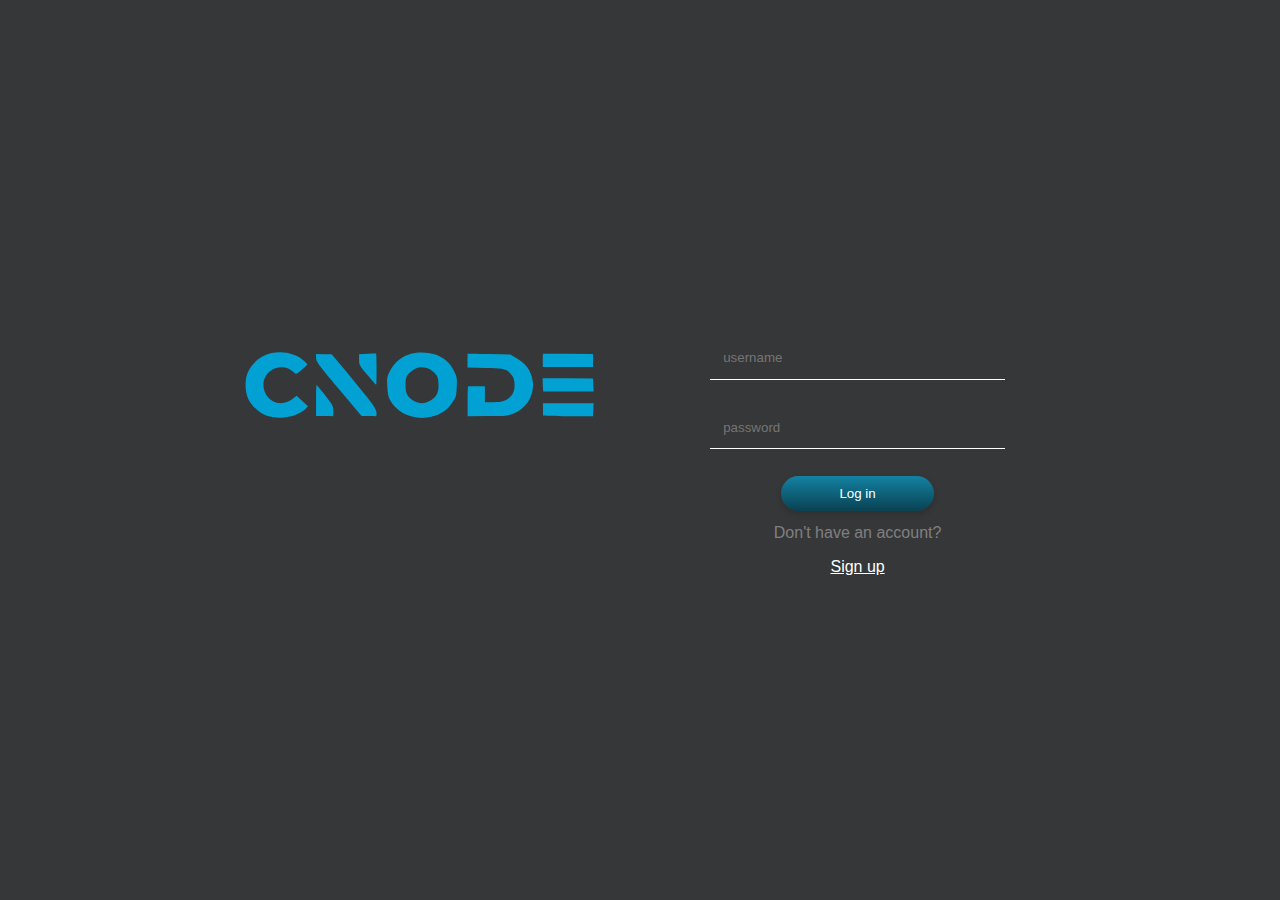
==== public/views/login.html @ d04705dc "Update login and registration views" ====
<!doctype html>
<html>
<head>
    <meta charset="utf-8" />
    <meta name="viewport" content="width=device-width, initial-scale=1.0" />
    <title>CNode</title>
    <meta name="description" content="WdPAI project">
    <meta name="keywords" content="code programming team crew">
    <link rel="stylesheet" href="../css/style.css" />
</head>
<body>
    <div class="container">
        <div class="logo">
            <img src="../img/logo.svg">
        </div>
        <div class="login-container">
            <form>
                <input name="username" type="text" placeholder="username">
                <input name="password" type="password" placeholder="password">
                <button>Log in</button>
                <p>Don't have an account?</p>
                <a href="./signup.html">Sign up</a>
            </form>
        </div>
    </div>
</body>
</html>
---- public/css/style.css ----
@font-face {
  font-family: 'Lato';
  src: url("https://fonts.googleapis.com/css2?family=Lato:wght@400;900&display=swap");
}

.container {
  width: 100vw;
  height: 100vh;
  display: -webkit-box;
  display: -ms-flexbox;
  display: flex;
  -webkit-box-orient: horizontal;
  -webkit-box-direction: normal;
      -ms-flex-direction: row;
          flex-direction: row;
  -webkit-box-pack: center;
      -ms-flex-pack: center;
          justify-content: center;
  -webkit-box-align: center;
      -ms-flex-align: center;
          align-items: center;
}

.container .logo {
  width: 30%;
  margin-bottom: 10%;
  margin-right: 4%;
}

.container .logo img {
  width: 100%;
}

.container .login-container {
  width: 30%;
}

.container .login-container form {
  display: -webkit-box;
  display: -ms-flexbox;
  display: flex;
  -webkit-box-orient: vertical;
  -webkit-box-direction: normal;
      -ms-flex-direction: column;
          flex-direction: column;
  -webkit-box-pack: center;
      -ms-flex-pack: center;
          justify-content: center;
  -webkit-box-align: center;
      -ms-flex-align: center;
          align-items: center;
  height: 30vh;
}

.container .login-container button {
  background: transparent -webkit-gradient(linear, left top, left bottom, from(#1382A3), to(#0A4152)) 0% 0% no-repeat padding-box;
  background: transparent linear-gradient(180deg, #1382A3 0%, #0A4152 100%) 0% 0% no-repeat padding-box;
  -webkit-box-shadow: 0px 3px 6px #00000029;
          box-shadow: 0px 3px 6px #00000029;
  border-radius: 26px;
  width: 40%;
  border: none;
  color: white;
  margin: 1em;
  line-height: 2.5em;
}

.container .login-container input {
  background-color: transparent;
  border: none;
  border-bottom: 1px solid white;
  padding: 1em;
  margin: 1em;
  width: 70%;
}

.container .login-container p {
  margin: 0;
  margin-bottom: 1em;
  color: grey;
}

.container .login-container a {
  color: white;
  text-decoration: underline;
}

body {
  margin: 0;
  padding: 0;
  background-color: #363738;
  font-family: 'Lato', sans-serif;
}
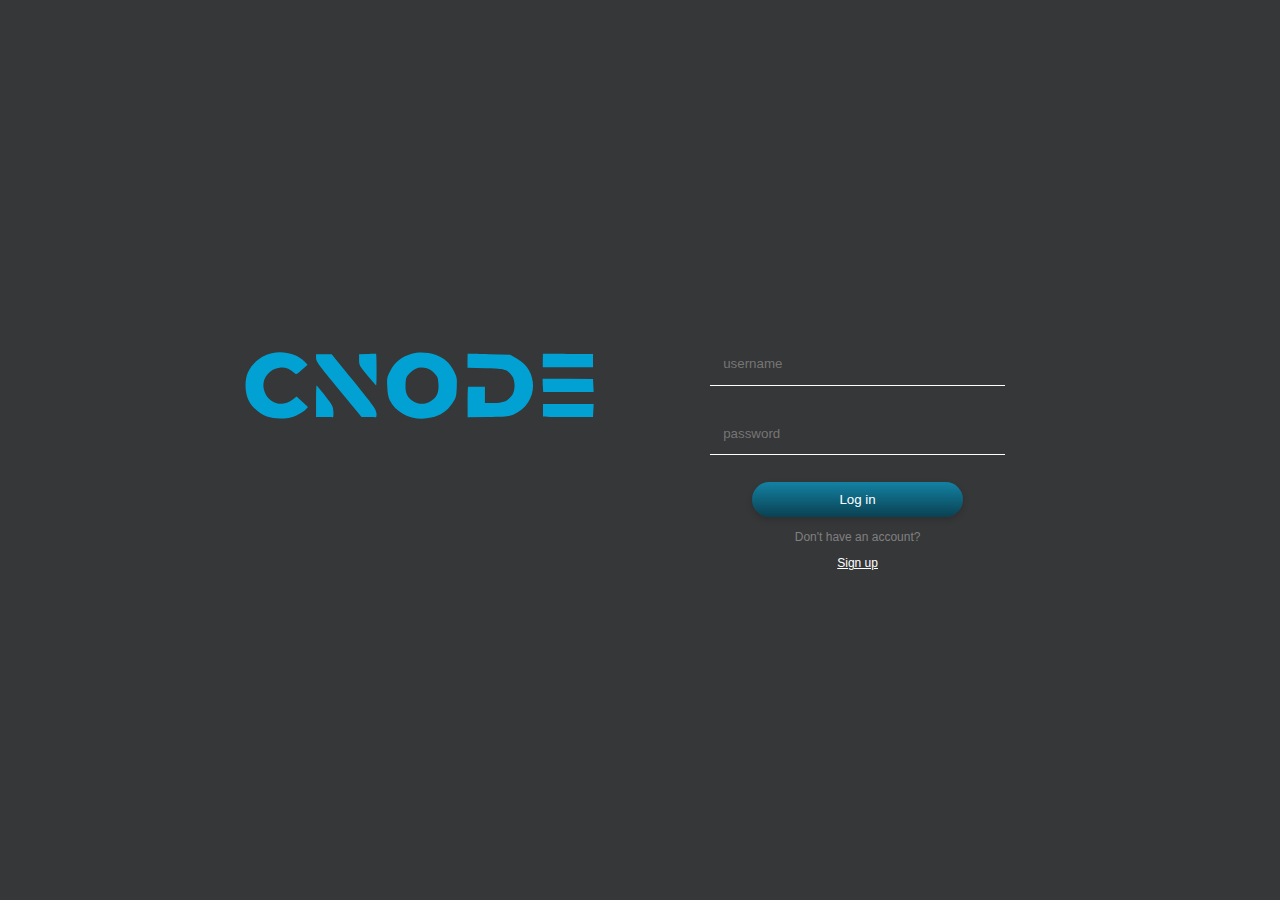
==== commit ca75a578: "Add responsiveness to login and registration pages" ====
--- a/public/views/login.html
+++ b/public/views/login.html
@@ -11,7 +11,7 @@
 <body>
     <div class="container">
         <div class="logo">
-            <img src="../img/logo.svg">
+            <img src="../img/logo.svg" alt="logo">
         </div>
         <div class="login-container">
             <form>
--- a/public/css/style.css
+++ b/public/css/style.css
@@ -49,7 +49,7 @@
   -webkit-box-align: center;
       -ms-flex-align: center;
           align-items: center;
-  height: 30vh;
+  height: auto;
 }
 
 .container .login-container button {
@@ -58,7 +58,7 @@
   -webkit-box-shadow: 0px 3px 6px #00000029;
           box-shadow: 0px 3px 6px #00000029;
   border-radius: 26px;
-  width: 40%;
+  width: 55%;
   border: none;
   color: white;
   margin: 1em;
@@ -78,6 +78,7 @@
   margin: 0;
   margin-bottom: 1em;
   color: grey;
+  font-size: 12px;
 }
 
 .container .login-container a {
@@ -85,9 +86,57 @@
   text-decoration: underline;
 }
 
+@media only screen and (max-device-width: 420px) {
+  .container {
+    width: 100vw;
+    height: 100vh;
+    display: -webkit-box;
+    display: -ms-flexbox;
+    display: flex;
+    -webkit-box-orient: vertical;
+    -webkit-box-direction: normal;
+        -ms-flex-direction: column;
+            flex-direction: column;
+    -webkit-box-pack: center;
+        -ms-flex-pack: center;
+            justify-content: center;
+    -webkit-box-align: center;
+        -ms-flex-align: center;
+            align-items: center;
+  }
+  .container .logo {
+    width: 80%;
+    margin: 0;
+    margin-bottom: 3vh;
+  }
+  .container .logo img {
+    width: 100%;
+  }
+  .container .login-container {
+    width: 100%;
+  }
+  .container .login-container form {
+    display: -webkit-box;
+    display: -ms-flexbox;
+    display: flex;
+    -webkit-box-orient: vertical;
+    -webkit-box-direction: normal;
+        -ms-flex-direction: column;
+            flex-direction: column;
+    -webkit-box-pack: center;
+        -ms-flex-pack: center;
+            justify-content: center;
+    -webkit-box-align: center;
+        -ms-flex-align: center;
+            align-items: center;
+    height: auto;
+  }
+}
+
 body {
   margin: 0;
   padding: 0;
   background-color: #363738;
   font-family: 'Lato', sans-serif;
+  font-size: 12px;
 }
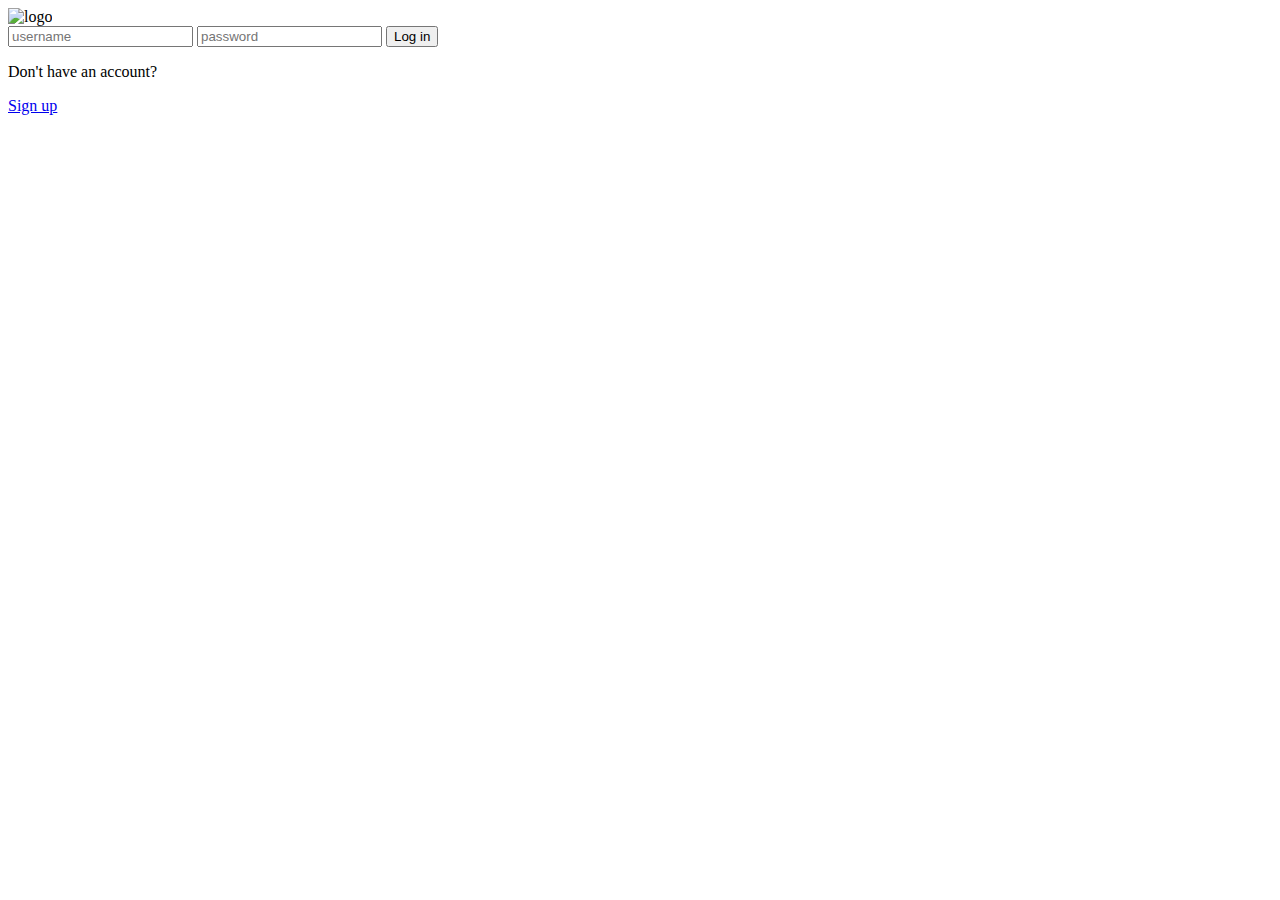
==== commit d005e858: "php routing" ====
--- a/public/views/login.html
+++ b/public/views/login.html
@@ -6,12 +6,12 @@
     <title>CNode</title>
     <meta name="description" content="WdPAI project">
     <meta name="keywords" content="code programming team crew">
-    <link rel="stylesheet" href="../css/style.css" />
+    <link rel="stylesheet" href="public/css/style.css" />
 </head>
 <body>
     <div class="container">
         <div class="logo">
-            <img src="../img/logo.svg" alt="logo">
+            <img src="public/img/logo.svg" alt="logo">
         </div>
         <div class="login-container">
             <form>
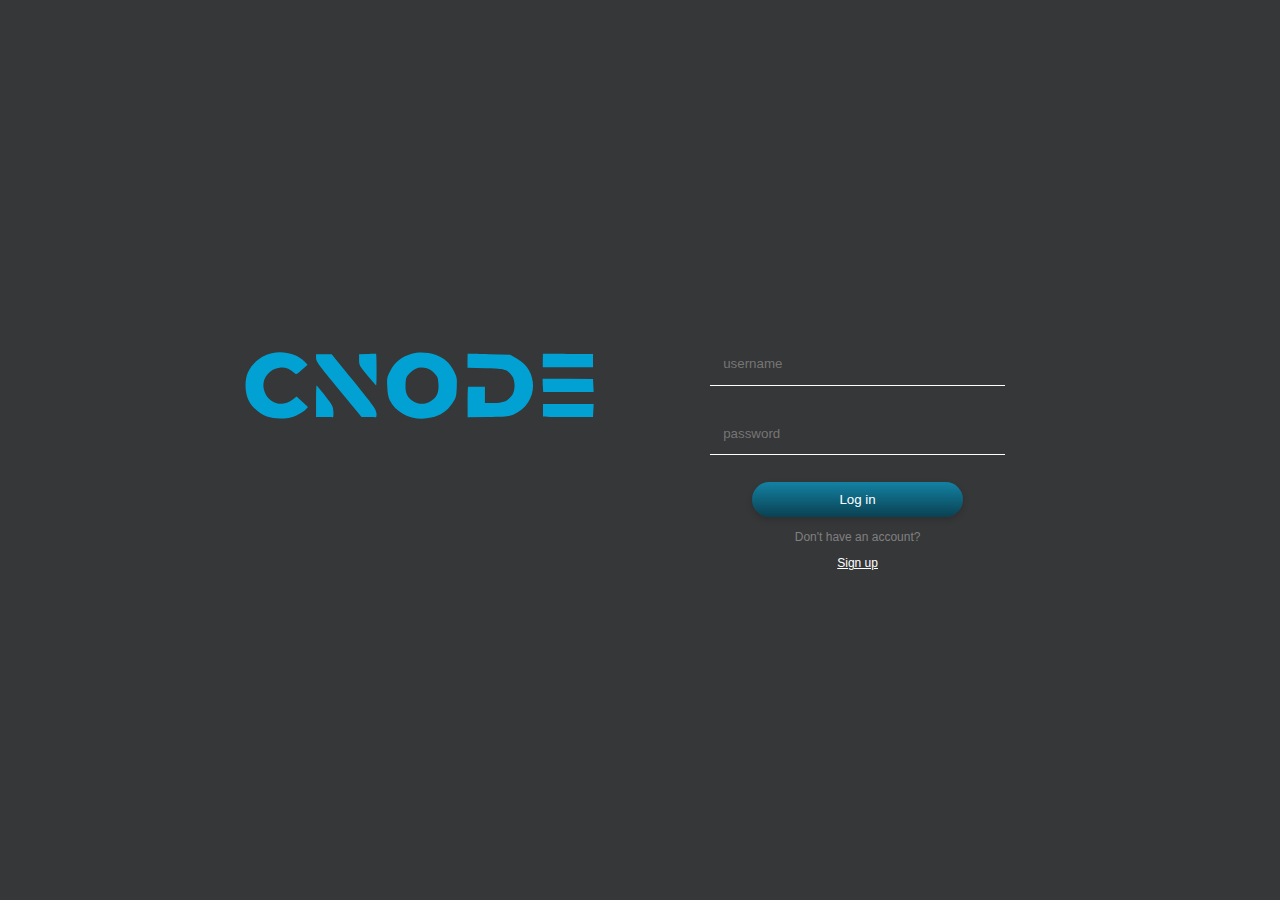
==== commit 0023290f: "Change paths to use live server again" ====
--- a/public/views/login.html
+++ b/public/views/login.html
@@ -6,12 +6,12 @@
     <title>CNode</title>
     <meta name="description" content="WdPAI project">
     <meta name="keywords" content="code programming team crew">
-    <link rel="stylesheet" href="public/css/style.css" />
+    <link rel="stylesheet" href="../css/style.css" />
 </head>
 <body>
     <div class="container">
         <div class="logo">
-            <img src="public/img/logo.svg" alt="logo">
+            <img src="../img/logo.svg" alt="logo">
         </div>
         <div class="login-container">
             <form>
--- a/public/css/style.css
+++ b/public/css/style.css
@@ -0,0 +1,282 @@
+@font-face {
+  font-family: 'Lato';
+  src: url("https://fonts.googleapis.com/css2?family=Lato:wght@400;900&display=swap");
+}
+
+.container {
+  width: 100vw;
+  height: 100vh;
+  display: -webkit-box;
+  display: -ms-flexbox;
+  display: flex;
+  -webkit-box-orient: horizontal;
+  -webkit-box-direction: normal;
+      -ms-flex-direction: row;
+          flex-direction: row;
+  -webkit-box-pack: center;
+      -ms-flex-pack: center;
+          justify-content: center;
+  -webkit-box-align: center;
+      -ms-flex-align: center;
+          align-items: center;
+}
+
+.container .logo {
+  width: 30%;
+  margin-bottom: 10%;
+  margin-right: 4%;
+}
+
+.container .logo img {
+  width: 100%;
+}
+
+.container .login-container {
+  width: 30%;
+}
+
+.container .login-container form {
+  display: -webkit-box;
+  display: -ms-flexbox;
+  display: flex;
+  -webkit-box-orient: vertical;
+  -webkit-box-direction: normal;
+      -ms-flex-direction: column;
+          flex-direction: column;
+  -webkit-box-pack: center;
+      -ms-flex-pack: center;
+          justify-content: center;
+  -webkit-box-align: center;
+      -ms-flex-align: center;
+          align-items: center;
+  height: auto;
+}
+
+.container .login-container button {
+  background: transparent -webkit-gradient(linear, left top, left bottom, from(#1382A3), to(#0A4152)) 0% 0% no-repeat padding-box;
+  background: transparent linear-gradient(180deg, #1382A3 0%, #0A4152 100%) 0% 0% no-repeat padding-box;
+  -webkit-box-shadow: 0px 3px 6px #00000029;
+          box-shadow: 0px 3px 6px #00000029;
+  border-radius: 26px;
+  width: 55%;
+  border: none;
+  color: white;
+  margin: 1em;
+  line-height: 2.5em;
+}
+
+.container .login-container input {
+  background-color: transparent;
+  border: none;
+  border-bottom: 1px solid white;
+  padding: 1em;
+  margin: 1em;
+  width: 70%;
+}
+
+.container .login-container p {
+  margin: 0;
+  margin-bottom: 1em;
+  color: grey;
+  font-size: 12px;
+}
+
+.container .login-container a {
+  color: white;
+  text-decoration: underline;
+}
+
+@media only screen and (max-device-width: 420px) {
+  .container {
+    width: 100vw;
+    height: 100vh;
+    display: -webkit-box;
+    display: -ms-flexbox;
+    display: flex;
+    -webkit-box-orient: vertical;
+    -webkit-box-direction: normal;
+        -ms-flex-direction: column;
+            flex-direction: column;
+    -webkit-box-pack: center;
+        -ms-flex-pack: center;
+            justify-content: center;
+    -webkit-box-align: center;
+        -ms-flex-align: center;
+            align-items: center;
+  }
+  .container .logo {
+    width: 80%;
+    margin: 0;
+    margin-bottom: 3vh;
+  }
+  .container .logo img {
+    width: 100%;
+  }
+  .container .login-container {
+    width: 100%;
+  }
+  .container .login-container form {
+    display: -webkit-box;
+    display: -ms-flexbox;
+    display: flex;
+    -webkit-box-orient: vertical;
+    -webkit-box-direction: normal;
+        -ms-flex-direction: column;
+            flex-direction: column;
+    -webkit-box-pack: center;
+        -ms-flex-pack: center;
+            justify-content: center;
+    -webkit-box-align: center;
+        -ms-flex-align: center;
+            align-items: center;
+    height: auto;
+  }
+}
+
+body {
+  -webkit-box-sizing: border-box;
+          box-sizing: border-box;
+  margin: 0;
+  padding: 0;
+  background-color: #363738;
+  font-family: 'Lato', sans-serif;
+  font-size: 12px;
+  font-weight: normal;
+  color: white;
+}
+
+.main-container {
+  width: 1000px;
+  margin: 0 auto;
+}
+
+@media only screen and (max-device-width: 1000px) {
+  .main-container {
+    background-color: red;
+  }
+}
+
+.flex-center {
+  display: -webkit-box;
+  display: -ms-flexbox;
+  display: flex;
+  -webkit-box-align: center;
+      -ms-flex-align: center;
+          align-items: center;
+  -webkit-box-pack: center;
+      -ms-flex-pack: center;
+          justify-content: center;
+}
+
+.input-field {
+  -webkit-box-shadow: 0px 3px 6px #00000029;
+          box-shadow: 0px 3px 6px #00000029;
+  border-radius: 2em;
+  line-height: 2.5em;
+}
+
+.button {
+  border: none;
+  color: white;
+  font-size: 1.3em;
+  cursor: pointer;
+}
+
+.bt-blue {
+  background: transparent -webkit-gradient(linear, left top, left bottom, from(#1382A3), to(#0A4152)) 0% 0% no-repeat padding-box;
+  background: transparent linear-gradient(180deg, #1382A3 0%, #0A4152 100%) 0% 0% no-repeat padding-box;
+}
+
+.bt-green {
+  background: transparent -webkit-gradient(linear, left top, left bottom, from(#1382A3), color-stop(0%, #02D52C), color-stop(84%, #086349), color-stop(100%, #09594C), to(#0A4152)) 0% 0% no-repeat padding-box;
+  background: transparent linear-gradient(180deg, #1382A3 0%, #02D52C 0%, #086349 84%, #09594C 100%, #0A4152 100%) 0% 0% no-repeat padding-box;
+}
+
+.search-form > input {
+  font-size: 1.2em;
+  margin: 0;
+  -webkit-box-sizing: border-box;
+          box-sizing: border-box;
+  text-indent: 1em;
+}
+
+.list {
+  margin: 0;
+  padding: 0;
+  list-style-type: none;
+}
+
+.list li {
+  padding: 0;
+  margin: 0;
+}
+
+.list li a {
+  text-decoration: none;
+}
+
+.main-navbar {
+  width: 100vw;
+  height: 4em;
+  background-color: #2D2E2E;
+  -webkit-box-shadow: 0px 3px 6px #00000029;
+          box-shadow: 0px 3px 6px #00000029;
+}
+
+.main-navbar .logo {
+  height: 80%;
+  margin-right: 4em;
+  margin-left: 3.5em;
+}
+
+.main-navbar .nav-container {
+  width: 100%;
+  -webkit-box-pack: justify;
+      -ms-flex-pack: justify;
+          justify-content: space-between;
+  font-size: 1.6em;
+  color: white;
+}
+
+.main-navbar .nav-container ul li {
+  display: inline-block;
+  margin-right: 31px;
+}
+
+.main-navbar .nav-container ul li a {
+  -webkit-transition: color 0.3s;
+  transition: color 0.3s;
+}
+
+.main-navbar .nav-container ul li a:visited, .main-navbar .nav-container ul li a:link {
+  color: white;
+}
+
+.main-navbar .nav-container ul li a:hover {
+  color: grey;
+}
+
+.main-navbar .nav-container .right-side-icons {
+  margin-right: 1.5em;
+}
+
+.main-navbar .nav-container .right-side-icons i {
+  margin-left: 1em;
+}
+
+.data-input {
+  background-color: transparent;
+  border: none;
+  border-bottom: 1px solid white;
+  font-size: 1.2em;
+  margin: 0;
+  -webkit-box-sizing: border-box;
+          box-sizing: border-box;
+  text-indent: 1em;
+}
+
+@media only screen and (max-device-width: 800px) {
+  .main-navbar .nav-container {
+    display: none;
+  }
+}
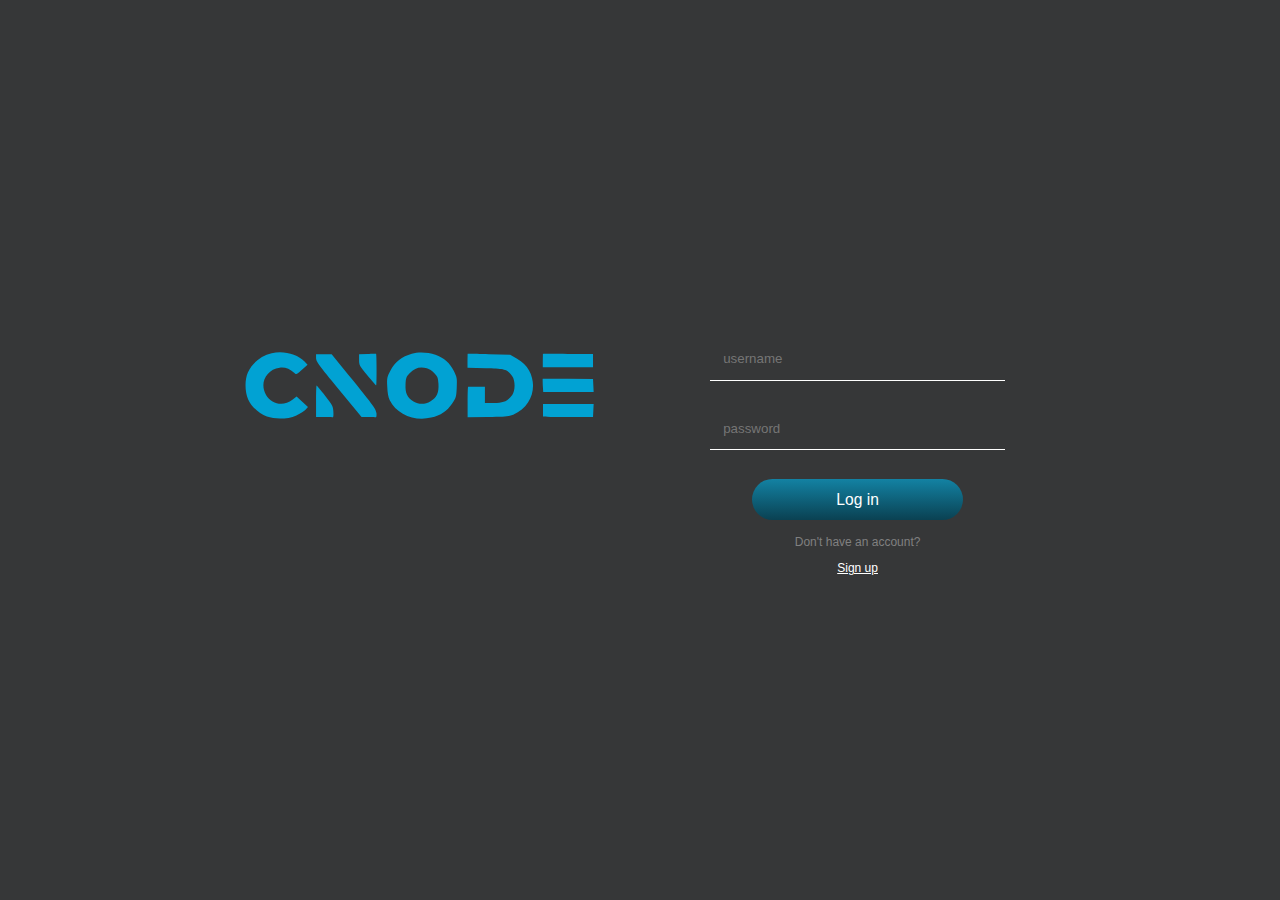
==== commit a5ba7139: "Update styles for login and signup view" ====
--- a/public/views/login.html
+++ b/public/views/login.html
@@ -1,5 +1,6 @@
 <!doctype html>
 <html>
+
 <head>
     <meta charset="utf-8" />
     <meta name="viewport" content="width=device-width, initial-scale=1.0" />
@@ -7,7 +8,9 @@
     <meta name="description" content="WdPAI project">
     <meta name="keywords" content="code programming team crew">
     <link rel="stylesheet" href="../css/style.css" />
+    <link rel="stylesheet" href="../css/login.css" />
 </head>
+
 <body>
     <div class="container">
         <div class="logo">
@@ -15,13 +18,15 @@
         </div>
         <div class="login-container">
             <form>
-                <input name="username" type="text" placeholder="username">
-                <input name="password" type="password" placeholder="password">
-                <button>Log in</button>
+                <input class="input-field-line-under input-login" name="username" type="text" placeholder="username">
+                <input class="input-field-line-under input-login" name="password" type="password"
+                    placeholder="password">
+                <button class="button input-field-round bt-blue button-login">Log in</button>
                 <p>Don't have an account?</p>
                 <a href="./signup.html">Sign up</a>
             </form>
         </div>
     </div>
 </body>
+
 </html>--- a/public/css/style.css
+++ b/public/css/style.css
@@ -1,136 +1,6 @@
 @font-face {
   font-family: 'Lato';
   src: url("https://fonts.googleapis.com/css2?family=Lato:wght@400;900&display=swap");
-}
-
-.container {
-  width: 100vw;
-  height: 100vh;
-  display: -webkit-box;
-  display: -ms-flexbox;
-  display: flex;
-  -webkit-box-orient: horizontal;
-  -webkit-box-direction: normal;
-      -ms-flex-direction: row;
-          flex-direction: row;
-  -webkit-box-pack: center;
-      -ms-flex-pack: center;
-          justify-content: center;
-  -webkit-box-align: center;
-      -ms-flex-align: center;
-          align-items: center;
-}
-
-.container .logo {
-  width: 30%;
-  margin-bottom: 10%;
-  margin-right: 4%;
-}
-
-.container .logo img {
-  width: 100%;
-}
-
-.container .login-container {
-  width: 30%;
-}
-
-.container .login-container form {
-  display: -webkit-box;
-  display: -ms-flexbox;
-  display: flex;
-  -webkit-box-orient: vertical;
-  -webkit-box-direction: normal;
-      -ms-flex-direction: column;
-          flex-direction: column;
-  -webkit-box-pack: center;
-      -ms-flex-pack: center;
-          justify-content: center;
-  -webkit-box-align: center;
-      -ms-flex-align: center;
-          align-items: center;
-  height: auto;
-}
-
-.container .login-container button {
-  background: transparent -webkit-gradient(linear, left top, left bottom, from(#1382A3), to(#0A4152)) 0% 0% no-repeat padding-box;
-  background: transparent linear-gradient(180deg, #1382A3 0%, #0A4152 100%) 0% 0% no-repeat padding-box;
-  -webkit-box-shadow: 0px 3px 6px #00000029;
-          box-shadow: 0px 3px 6px #00000029;
-  border-radius: 26px;
-  width: 55%;
-  border: none;
-  color: white;
-  margin: 1em;
-  line-height: 2.5em;
-}
-
-.container .login-container input {
-  background-color: transparent;
-  border: none;
-  border-bottom: 1px solid white;
-  padding: 1em;
-  margin: 1em;
-  width: 70%;
-}
-
-.container .login-container p {
-  margin: 0;
-  margin-bottom: 1em;
-  color: grey;
-  font-size: 12px;
-}
-
-.container .login-container a {
-  color: white;
-  text-decoration: underline;
-}
-
-@media only screen and (max-device-width: 420px) {
-  .container {
-    width: 100vw;
-    height: 100vh;
-    display: -webkit-box;
-    display: -ms-flexbox;
-    display: flex;
-    -webkit-box-orient: vertical;
-    -webkit-box-direction: normal;
-        -ms-flex-direction: column;
-            flex-direction: column;
-    -webkit-box-pack: center;
-        -ms-flex-pack: center;
-            justify-content: center;
-    -webkit-box-align: center;
-        -ms-flex-align: center;
-            align-items: center;
-  }
-  .container .logo {
-    width: 80%;
-    margin: 0;
-    margin-bottom: 3vh;
-  }
-  .container .logo img {
-    width: 100%;
-  }
-  .container .login-container {
-    width: 100%;
-  }
-  .container .login-container form {
-    display: -webkit-box;
-    display: -ms-flexbox;
-    display: flex;
-    -webkit-box-orient: vertical;
-    -webkit-box-direction: normal;
-        -ms-flex-direction: column;
-            flex-direction: column;
-    -webkit-box-pack: center;
-        -ms-flex-pack: center;
-            justify-content: center;
-    -webkit-box-align: center;
-        -ms-flex-align: center;
-            align-items: center;
-    height: auto;
-  }
 }
 
 body {
@@ -139,7 +9,7 @@
   margin: 0;
   padding: 0;
   background-color: #363738;
-  font-family: 'Lato', sans-serif;
+  font-family: "Lato", sans-serif;
   font-size: 12px;
   font-weight: normal;
   color: white;
@@ -168,11 +38,18 @@
           justify-content: center;
 }
 
-.input-field {
-  -webkit-box-shadow: 0px 3px 6px #00000029;
-          box-shadow: 0px 3px 6px #00000029;
+.input-field-round {
+  -webkit-box-shadow: shadow;
+          box-shadow: shadow;
   border-radius: 2em;
   line-height: 2.5em;
+}
+
+.input-field-line-under {
+  background-color: transparent;
+  border: none;
+  border-bottom: 1px solid white;
+  padding: 1em;
 }
 
 .button {
--- a/public/css/login.css
+++ b/public/css/login.css
@@ -0,0 +1,117 @@
+.container {
+  width: 100vw;
+  height: 100vh;
+  display: -webkit-box;
+  display: -ms-flexbox;
+  display: flex;
+  -webkit-box-orient: horizontal;
+  -webkit-box-direction: normal;
+      -ms-flex-direction: row;
+          flex-direction: row;
+  -webkit-box-pack: center;
+      -ms-flex-pack: center;
+          justify-content: center;
+  -webkit-box-align: center;
+      -ms-flex-align: center;
+          align-items: center;
+}
+
+.container .logo {
+  width: 30%;
+  margin-bottom: 10%;
+  margin-right: 4%;
+}
+
+.container .logo img {
+  width: 100%;
+}
+
+.container .login-container {
+  width: 30%;
+}
+
+.container .login-container form {
+  display: -webkit-box;
+  display: -ms-flexbox;
+  display: flex;
+  -webkit-box-orient: vertical;
+  -webkit-box-direction: normal;
+      -ms-flex-direction: column;
+          flex-direction: column;
+  -webkit-box-pack: center;
+      -ms-flex-pack: center;
+          justify-content: center;
+  -webkit-box-align: center;
+      -ms-flex-align: center;
+          align-items: center;
+  height: auto;
+}
+
+.container .login-container .button-login {
+  width: 55%;
+  margin: 1em;
+}
+
+.container .login-container .input-login {
+  width: 70%;
+  margin: 1em;
+}
+
+.container .login-container p {
+  margin: 0;
+  margin-bottom: 1em;
+  color: grey;
+  font-size: 12px;
+}
+
+.container .login-container a {
+  color: white;
+  text-decoration: underline;
+}
+
+@media only screen and (max-device-width: 420px) {
+  .container {
+    width: 100vw;
+    height: 100vh;
+    display: -webkit-box;
+    display: -ms-flexbox;
+    display: flex;
+    -webkit-box-orient: vertical;
+    -webkit-box-direction: normal;
+        -ms-flex-direction: column;
+            flex-direction: column;
+    -webkit-box-pack: center;
+        -ms-flex-pack: center;
+            justify-content: center;
+    -webkit-box-align: center;
+        -ms-flex-align: center;
+            align-items: center;
+  }
+  .container .logo {
+    width: 80%;
+    margin: 0;
+    margin-bottom: 3vh;
+  }
+  .container .logo img {
+    width: 100%;
+  }
+  .container .login-container {
+    width: 100%;
+  }
+  .container .login-container form {
+    display: -webkit-box;
+    display: -ms-flexbox;
+    display: flex;
+    -webkit-box-orient: vertical;
+    -webkit-box-direction: normal;
+        -ms-flex-direction: column;
+            flex-direction: column;
+    -webkit-box-pack: center;
+        -ms-flex-pack: center;
+            justify-content: center;
+    -webkit-box-align: center;
+        -ms-flex-align: center;
+            align-items: center;
+    height: auto;
+  }
+}
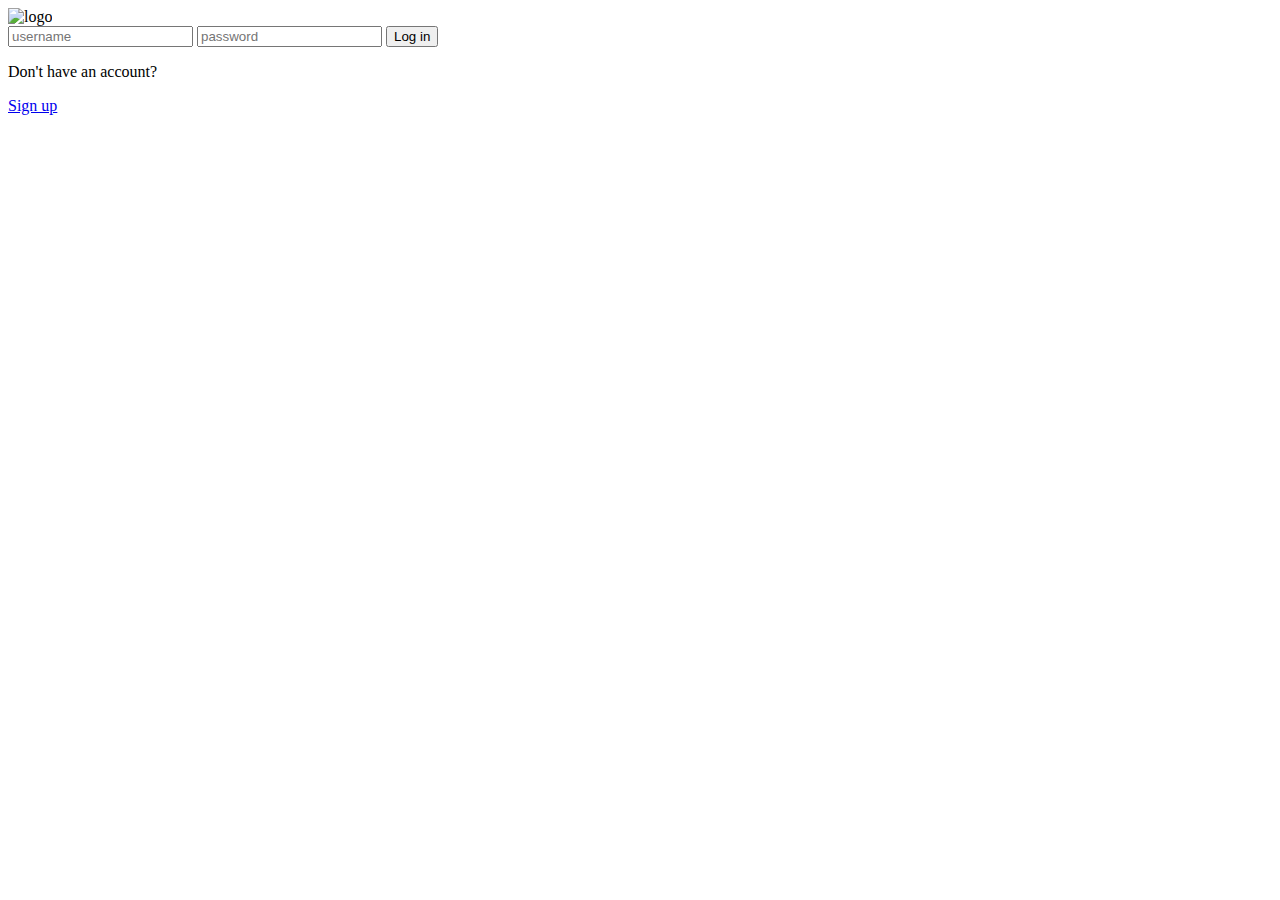
==== commit dc26c8b9: "Update paths to files" ====
--- a/public/views/login.html
+++ b/public/views/login.html
@@ -7,14 +7,14 @@
     <title>CNode</title>
     <meta name="description" content="WdPAI project">
     <meta name="keywords" content="code programming team crew">
-    <link rel="stylesheet" href="../css/style.css" />
-    <link rel="stylesheet" href="../css/login.css" />
+    <link rel="stylesheet" href="public/css/style.css" />
+    <link rel="stylesheet" href="public/css/login.css" />
 </head>
 
 <body>
     <div class="container">
         <div class="logo">
-            <img src="../img/logo.svg" alt="logo">
+            <img src="public/img/logo.svg" alt="logo">
         </div>
         <div class="login-container">
             <form>
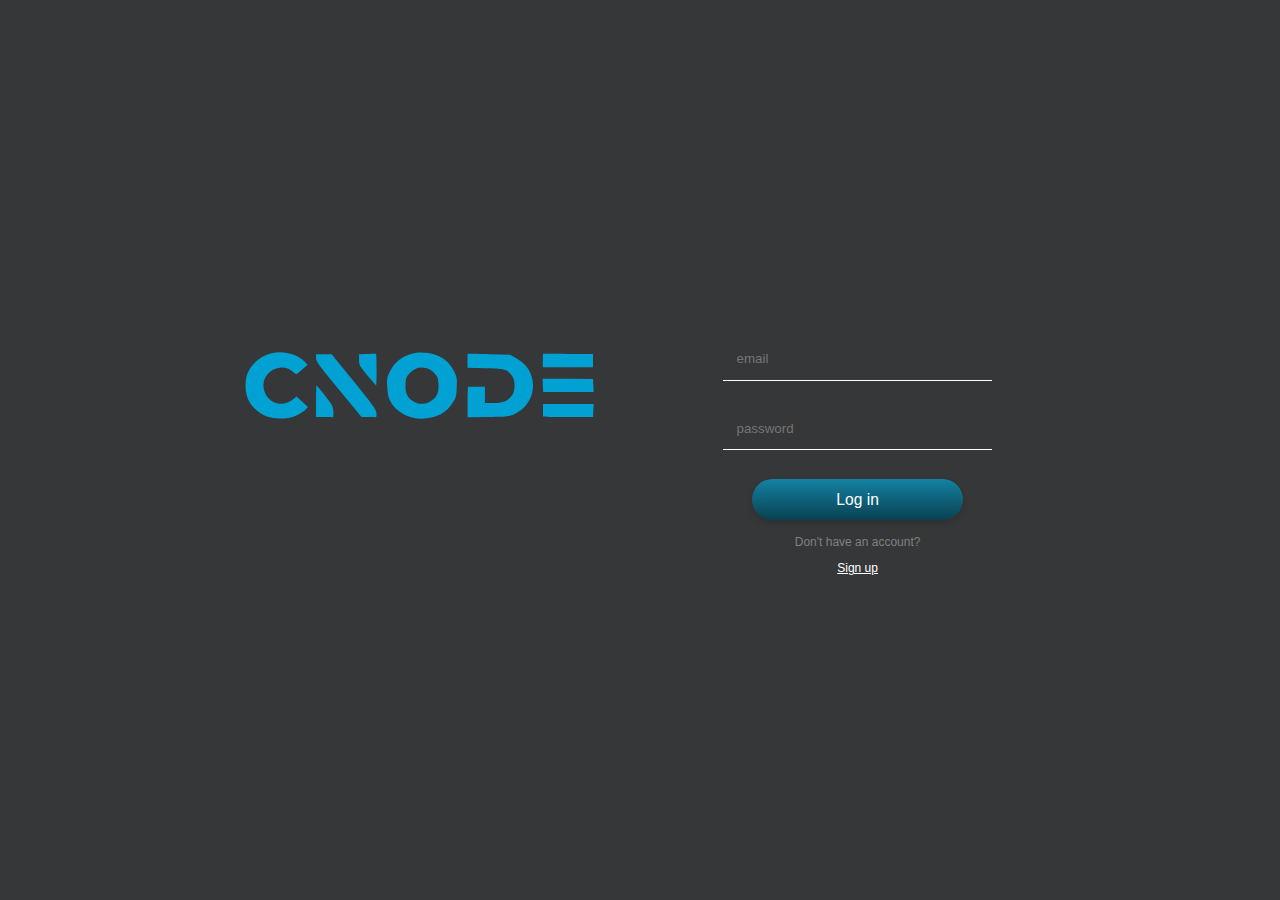
==== commit c94794c7: "Update style of the new-project view" ====
--- a/public/views/login.html
+++ b/public/views/login.html
@@ -1,5 +1,5 @@
 <!doctype html>
-<html>
+<html lang="en">
 
 <head>
     <meta charset="utf-8" />
@@ -7,21 +7,32 @@
     <title>CNode</title>
     <meta name="description" content="WdPAI project">
     <meta name="keywords" content="code programming team crew">
-    <link rel="stylesheet" href="public/css/style.css" />
-    <link rel="stylesheet" href="public/css/login.css" />
+    <link rel="stylesheet" href="../css/style.css" />
+    <link rel="stylesheet" href="../css/login.css" />
 </head>
 
 <body>
     <div class="container">
         <div class="logo">
-            <img src="public/img/logo.svg" alt="logo">
+            <img src="../img/logo.svg" alt="logo">
         </div>
         <div class="login-container">
-            <form>
-                <input class="input-field-line-under input-login" name="username" type="text" placeholder="username">
+            <form action="login" method="POST">
+                <div class="messages">
+                    <?php
+                        if (isset($messages))
+                        {
+                            foreach ($messages as $message)
+                            {
+                                echo $message;
+                            }                         
+                        }
+                    ?>
+                </div>
+                <input class="input-field-line-under input-login" name="email" type="email" placeholder="email">
                 <input class="input-field-line-under input-login" name="password" type="password"
                     placeholder="password">
-                <button class="button input-field-round bt-blue button-login">Log in</button>
+                <button type="submit" class="button input-field-round bt-blue button-login">Log in</button>
                 <p>Don't have an account?</p>
                 <a href="./signup.html">Sign up</a>
             </form>
--- a/public/css/style.css
+++ b/public/css/style.css
@@ -0,0 +1,168 @@
+@font-face {
+  font-family: Lato;
+  src: url(https://fonts.googleapis.com/css2?family=Lato:wght@400;900&display=swap);
+}
+
+body {
+  -webkit-box-sizing: border-box;
+          box-sizing: border-box;
+  margin: 0;
+  padding: 0;
+  background-color: #363738;
+  font-family: Lato, sans-serif;
+  font-size: 12px;
+  font-weight: normal;
+  color: white;
+}
+
+.main-container {
+  width: 1000px;
+  margin: 0 auto;
+}
+
+.main-container .new-project-page-header {
+  margin-left: 1em;
+}
+
+@media only screen and (max-device-width: 1000px) {
+  .main-container {
+    background-color: red;
+  }
+}
+
+.flex-center {
+  display: -webkit-box;
+  display: -ms-flexbox;
+  display: flex;
+  -webkit-box-align: center;
+      -ms-flex-align: center;
+          align-items: center;
+  -webkit-box-pack: center;
+      -ms-flex-pack: center;
+          justify-content: center;
+}
+
+.input-field-round {
+  -webkit-box-shadow: 0 3px 6px #00000029;
+          box-shadow: 0 3px 6px #00000029;
+  border-radius: 2em;
+  line-height: 2.5em;
+}
+
+.input-field-line-under {
+  background-color: transparent;
+  border: none;
+  border-bottom: 1px solid white;
+  padding: 1em;
+  -webkit-box-sizing: border-box;
+          box-sizing: border-box;
+}
+
+.button {
+  border: none;
+  color: white;
+  font-size: 1.3em;
+  cursor: pointer;
+  -webkit-transition: -webkit-box-shadow ease-in-out 0.5s;
+  transition: -webkit-box-shadow ease-in-out 0.5s;
+  transition: box-shadow ease-in-out 0.5s;
+  transition: box-shadow ease-in-out 0.5s, -webkit-box-shadow ease-in-out 0.5s;
+}
+
+.button:hover {
+  -webkit-box-shadow: 0 3px 20px #000000ad;
+          box-shadow: 0 3px 20px #000000ad;
+}
+
+.bt-blue {
+  background: transparent -webkit-gradient(linear, left top, left bottom, from(#1382a3), to(#0a4152)) 0% 0% no-repeat padding-box;
+  background: transparent linear-gradient(180deg, #1382a3 0%, #0a4152 100%) 0% 0% no-repeat padding-box;
+}
+
+.bt-green {
+  background: transparent -webkit-gradient(linear, left top, left bottom, from(#1382a3), color-stop(0%, #02d52c), color-stop(84%, #086349), color-stop(100%, #09594c), to(#0a4152)) 0% 0% no-repeat padding-box;
+  background: transparent linear-gradient(180deg, #1382a3 0%, #02d52c 0%, #086349 84%, #09594c 100%, #0a4152 100%) 0% 0% no-repeat padding-box;
+}
+
+.bt-red {
+  background: transparent -webkit-gradient(linear, left top, left bottom, from(#1321a3), color-stop(0%, #02d52c), color-stop(0%, #ef0e0e), color-stop(1%, #cc0808), color-stop(100%, #7e0a0a), color-stop(100%, #9a0808), to(#0a4152)) 0% 0% no-repeat padding-box;
+  background: transparent linear-gradient(180deg, #1321a3 0%, #02d52c 0%, #ef0e0e 0%, #cc0808 1%, #7e0a0a 100%, #9a0808 100%, #0a4152 100%) 0% 0% no-repeat padding-box;
+}
+
+.search-form > input {
+  font-size: 1.2em;
+  margin: 0;
+  -webkit-box-sizing: border-box;
+          box-sizing: border-box;
+  text-indent: 1em;
+}
+
+.list {
+  margin: 0;
+  padding: 0;
+  list-style-type: none;
+}
+
+.list li {
+  padding: 0;
+  margin: 0;
+}
+
+.list li a {
+  text-decoration: none;
+}
+
+.main-navbar {
+  width: 100%;
+  height: 4em;
+  background-color: #2d2e2e;
+  -webkit-box-shadow: 0px 3px 6px #00000029;
+          box-shadow: 0px 3px 6px #00000029;
+}
+
+.main-navbar .logo {
+  height: 80%;
+  margin-right: 4em;
+  margin-left: 3.5em;
+}
+
+.main-navbar .nav-container {
+  width: 100%;
+  -webkit-box-pack: justify;
+      -ms-flex-pack: justify;
+          justify-content: space-between;
+  font-size: 1.6em;
+  color: white;
+}
+
+.main-navbar .nav-container ul li {
+  display: inline-block;
+  margin-right: 31px;
+}
+
+.main-navbar .nav-container ul li a {
+  -webkit-transition: color 0.5s;
+  transition: color 0.5s;
+}
+
+.main-navbar .nav-container ul li a:visited, .main-navbar .nav-container ul li a:link {
+  color: white;
+}
+
+.main-navbar .nav-container ul li a:hover {
+  color: grey;
+}
+
+.main-navbar .nav-container .right-side-icons {
+  margin-right: 1.5em;
+}
+
+.main-navbar .nav-container .right-side-icons i {
+  margin-left: 1em;
+}
+
+@media only screen and (max-device-width: 800px) {
+  .main-navbar .nav-container {
+    display: none;
+  }
+}
--- a/public/css/login.css
+++ b/public/css/login.css
@@ -0,0 +1,117 @@
+.container {
+  width: 100vw;
+  height: 100vh;
+  display: -webkit-box;
+  display: -ms-flexbox;
+  display: flex;
+  -webkit-box-orient: horizontal;
+  -webkit-box-direction: normal;
+      -ms-flex-direction: row;
+          flex-direction: row;
+  -webkit-box-pack: center;
+      -ms-flex-pack: center;
+          justify-content: center;
+  -webkit-box-align: center;
+      -ms-flex-align: center;
+          align-items: center;
+}
+
+.container .logo {
+  width: 30%;
+  margin-bottom: 10%;
+  margin-right: 4%;
+}
+
+.container .logo img {
+  width: 100%;
+}
+
+.container .login-container {
+  width: 30%;
+}
+
+.container .login-container form {
+  display: -webkit-box;
+  display: -ms-flexbox;
+  display: flex;
+  -webkit-box-orient: vertical;
+  -webkit-box-direction: normal;
+      -ms-flex-direction: column;
+          flex-direction: column;
+  -webkit-box-pack: center;
+      -ms-flex-pack: center;
+          justify-content: center;
+  -webkit-box-align: center;
+      -ms-flex-align: center;
+          align-items: center;
+  height: auto;
+}
+
+.container .login-container .button-login {
+  width: 55%;
+  margin: 1em;
+}
+
+.container .login-container .input-login {
+  width: 70%;
+  margin: 1em;
+}
+
+.container .login-container p {
+  margin: 0;
+  margin-bottom: 1em;
+  color: grey;
+  font-size: 12px;
+}
+
+.container .login-container a {
+  color: white;
+  text-decoration: underline;
+}
+
+@media only screen and (max-device-width: 420px) {
+  .container {
+    width: 100vw;
+    height: 100vh;
+    display: -webkit-box;
+    display: -ms-flexbox;
+    display: flex;
+    -webkit-box-orient: vertical;
+    -webkit-box-direction: normal;
+        -ms-flex-direction: column;
+            flex-direction: column;
+    -webkit-box-pack: center;
+        -ms-flex-pack: center;
+            justify-content: center;
+    -webkit-box-align: center;
+        -ms-flex-align: center;
+            align-items: center;
+  }
+  .container .logo {
+    width: 80%;
+    margin: 0;
+    margin-bottom: 3vh;
+  }
+  .container .logo img {
+    width: 100%;
+  }
+  .container .login-container {
+    width: 100%;
+  }
+  .container .login-container form {
+    display: -webkit-box;
+    display: -ms-flexbox;
+    display: flex;
+    -webkit-box-orient: vertical;
+    -webkit-box-direction: normal;
+        -ms-flex-direction: column;
+            flex-direction: column;
+    -webkit-box-pack: center;
+        -ms-flex-pack: center;
+            justify-content: center;
+    -webkit-box-align: center;
+        -ms-flex-align: center;
+            align-items: center;
+    height: auto;
+  }
+}
